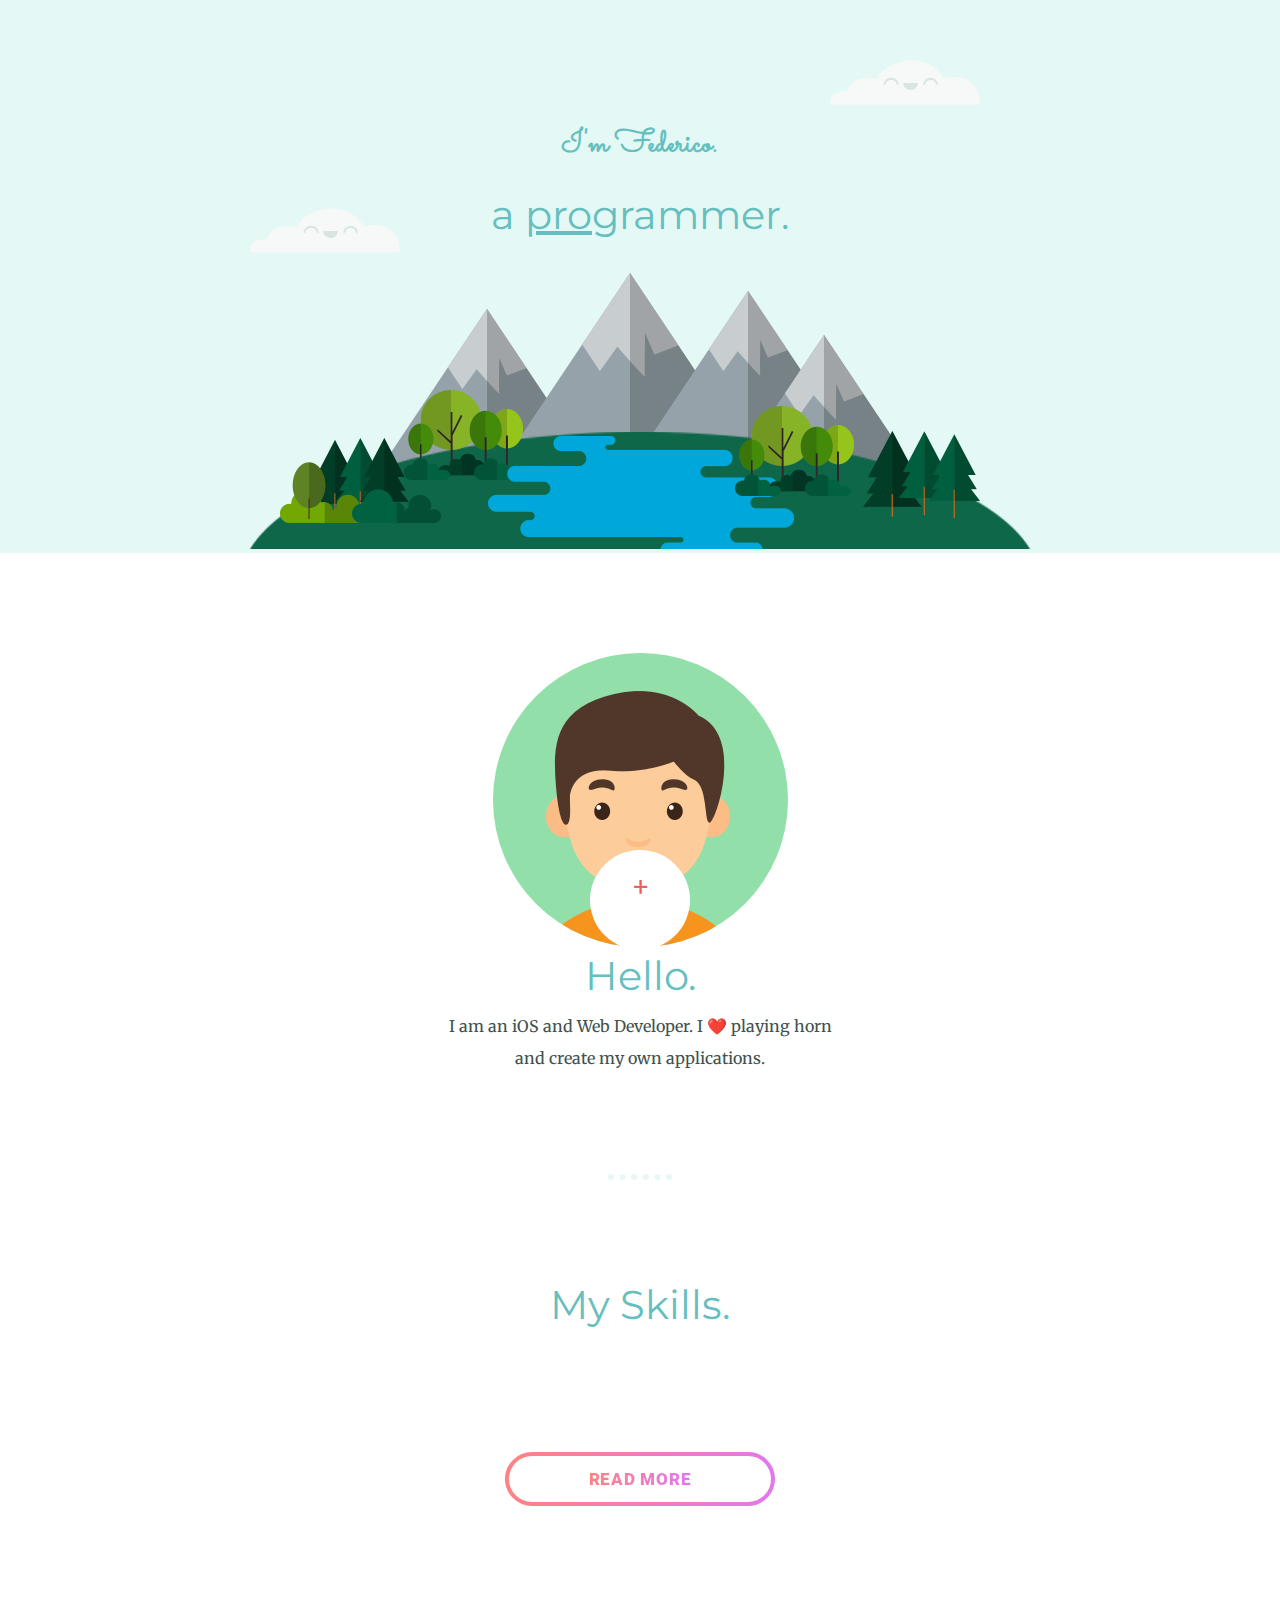
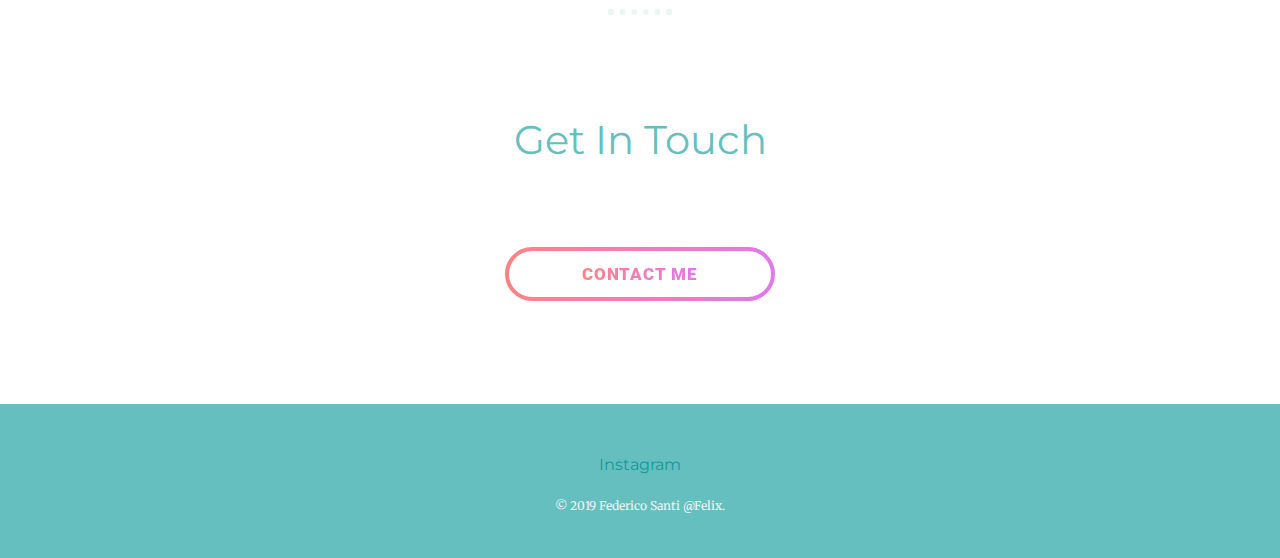
==== index.html @ 746c7123 "Update index.html" ====
<!DOCTYPE html>
<html>

<head>
  <meta charset="utf-8">
  <meta name="viewport" content="width=device-width, initial-scale=1.0">
  <meta http-equiv="X-UA-Compatible" content="IE=edge,chrome=1">
  <title>Federico Santi</title>
  <link rel="stylesheet" href="css/styles.css">

  <link rel="stylesheet" type="text/css" href="css/normalize.css" />
<link rel="stylesheet" type="text/css" href="css/demo.css" />
<link rel="stylesheet" type="text/css" href="css/component1.css" />
<script src="js/modernizr-2.6.2.min.js"></script>

  <link href="https://fonts.googleapis.com/css?family=Merriweather|Montserrat|Sacramento" rel="stylesheet">
  <link rel="icon" href="favicon.svg">

    <link href="https://fonts.googleapis.com/css?family=Open+Sans:300i,400" rel="stylesheet">


    <script type="text/javascript">
    var _gaq = _gaq || [];
    _gaq.push(['_setAccount', 'UA-7243260-2']);
    _gaq.push(['_trackPageview']);
    (function() {
    var ga = document.createElement('script'); ga.type = 'text/javascript'; ga.async = true;
    ga.src = ('https:' == document.location.protocol ? 'https://ssl' : 'http://www') + '.google-analytics.com/ga.js';
    var s = document.getElementsByTagName('script')[0]; s.parentNode.insertBefore(ga, s);
    })();
    </script>


</head>
<body>


  <div class="top-container">
    <img class="top-cloud" src="images/cloud.svg" alt="cloud">
    <div class="title-text">
      <h1>I'm Federico.</h1>
      <h2>a <span class="pro">pro</span>grammer.</h2>
    </div>
    <img class="bottom-cloud" src="images/cloud.svg" alt="cloud">
    <img class="mountain" src="images/hill.png" alt="mountain-img">
  </div>
  <div class="middle-container">
    <div class="profile">
    <img src="images/logo face.svg" alt="Federico-profile-img">
      <h2>Hello.</h2>
      <p class="intro">I am an iOS and Web Developer. I ❤️ playing horn and create my own applications.</p>
    </div>
    <hr>

    <div class="skills">
      <h2>My Skills.</h2>
      <div class="skill-row">

        <center><link href='https://fonts.googleapis.com/css?family=Lato|Roboto:400,900' rel='stylesheet' type='text/css'>
        <a href="https://federico020202.github.io/PersonalWebsite/skills" class="btn">
        <svg width="277" height="62">
          <defs>
              <linearGradient id="grad1">
                  <stop offset="0%" stop-color="#FF8282"/>
                  <stop offset="100%" stop-color="#E178ED" />
              </linearGradient>
          </defs>
           <rect x="5" y="5" rx="25" fill="none" stroke="url(#grad1)" width="266" height="50"></rect>
        </svg>
        <!--<span>Voir mes réalisations</span>-->
          <span>Read more</span>
      </a>

    </div>
    <hr>
    <div class="contact-me">
      <h2>Get In Touch</h2>
      <h3></h3>
      <p class="contact-message"></p>
      <link href='https://fonts.googleapis.com/css?family=Lato|Roboto:400,900' rel='stylesheet' type='text/css'>
      <a href="mailto:felixsanti2002@gmail.com" class="btn">
      <svg width="277" height="62">
        <defs>
            <linearGradient id="grad1">
                <stop offset="0%" stop-color="#FF8282"/>
                <stop offset="100%" stop-color="#E178ED" />
            </linearGradient>
        </defs>
         <rect x="5" y="5" rx="25" fill="none" stroke="url(#grad1)" width="266" height="50"></rect>
      </svg>
      <!--<span>Voir mes réalisations</span>-->
        <span>Contact Me</span>
    </a>
    </div>



    </div>

    </div>

  </div>


  <div class="bottom-container">
<a class="footer-link" href="https://www.instagram.com/fede02x/">Instagram</a>
    <p class="copyright">© 2019 Federico Santi @Felix.</p>
  </div>




			<div class="component">
				<!-- Start Nav Structure -->
				<button class="cn-button" id="cn-button">+</button>
				<div class="cn-wrapper" id="cn-wrapper">
				    <ul>
				      <li><a href="#"><span class="icon-picture"></span></a></li>
				      <li><a href="http://federico020202.github.io/PersonalWebsite/skills.html"><img src="https://image.flaticon.com/icons/svg/1673/1673437.svg" width="35" height="35" > </a></li>
				      <li><a href="http://federico020202.github.io/PersonalWebsite"><span class="icon-home"></span></a></li>
				      <li><a href="#"><span class="icon-facetime-video"></span></a></li>
				      <li><a href="#"><span class="icon-envelope-alt"></span></a></li>
				     </ul>
				</div>
				<div id="cn-overlay" class="cn-overlay"></div>
				<!-- End Nav Structure -->
			</div>
		</div><!-- /container -->
		<script src="js/polyfills.js"></script>
		<script src="js/demo1.js"></script>
		<!-- For the demo ad only -->

</body>

</html>
---- css/styles.css ----
body {
  color: #40514E;
  margin: 0;
  text-align: center;
  button-align: center;
  font-family: 'Merriweather', serif;
}

h1 {
  color: #66BFBF;
  font-size: 5.625rem;
  margin: 50px auto 0 auto;
  font-family: 'Sacramento', cursive;
}

h2 {
  color: #66BFBF;
  font-family: 'Montserrat', sans-serif;
  font-size: 2.5rem;
  font-weight: normal;
  padding-bottom: 10px;
}

h3 {
  color: #11999E;
  font-family: 'Montserrat', sans-serif;
}

p {
  line-height: 2;
}

hr {
  border: dotted #EAF6F6 6px;
  border-bottom: none;
  width: 4%;
  margin: 100px auto;
}

a{
  color: #11999E;
  font-family: 'Montserrat', sans-serif;
  margin: 10px 20px;
  text-decoration: none;
}

a:hover {
  color: #EAF6F6;
}

.top-container {
  background-color: #E4F9F5;
  position: relative;
  padding-top: 100px;
}

.top-container2 {
  background-color: #E4F9F5;
  position: relative;
  padding-top: 100px;
}

.lool-container {
  margin: 100px 0;
}

.middle-container {
  margin: 100px 0;
}

.bottom-container {
  background-color: #66BFBF;
  padding: 50px 0 20px;
}

.skill-row {
  width: 50%;
  margin: 100px auto 100px auto;
  text-align: left;
}

.pro {
  text-decoration: underline;
}

.intro {
  width: 30%;
  margin: auto;
}

.contact-message {
  width: 40%;
  margin: 40px auto 60px;
}

.copyright {
  color: #EAF6F6;
  font-size: 0.75rem;
  padding: 20px 0;
}

.top-cloud {
  position: absolute;
  right: 300px;
  top: 60px;
}

.bottom-cloud {
  position: absolute;
  left: 250px;
  bottom: 300px;
}

.code-img {
  width: 25%;
  float: left;
  margin-right: 30px;
}

.chilli-img {
  width: 25%;
  float: right;
  margin-left: 30px;
}


*{
  box-sizing: border-box;
}











.cards {
    width: 100%;
    display: flex;
    display: -webkit-flex;
    justify-content: center;
    -webkit-justify-content: center;
    max-width: 820px;
}

.card--1 .card__img, .card--1 .card__img--hover {
    background-image: url('https://images.pexels.com/photos/45202/brownie-dessert-cake-sweet-45202.jpeg?auto=compress&cs=tinysrgb&h=750&w=1260');
}

.card--2 .card__img, .card--2 .card__img--hover {
    background-image: url(https://image.flaticon.com/icons/svg/1693/1693372.svg);

}

.card__like {
    width: 18px;
}






.card__img {
  visibility: hidden;
    background-size: cover;
    background-position: center;
    background-repeat: no-repeat;
    width: 100%;
    height: 235px;
  border-top-left-radius: 12px;
border-top-right-radius: 12px;

}

.card__info-hover {
    position: absolute;
    padding: 16px;
  width: 100%;
  opacity: 0;
  top: 0;
}

.card__img--hover {
  transition: 0.2s all ease-out;
    background-size: cover;
    background-position: center;
    background-repeat: no-repeat;
    width: 100%;
  position: absolute;
    height: 235px;
  border-top-left-radius: 12px;
border-top-right-radius: 12px;
top: 0;

}
.card {
  margin-right: 25px;
  transition: all .4s cubic-bezier(0.175, 0.885, 0, 1);
  background-color: #fff;
    width: 33.3%;
  position: relative;
  border-radius: 12px;
  overflow: hidden;
  box-shadow: 0px 13px 10px -7px rgba(0, 0, 0,0.1);
}
.card:hover {
  box-shadow: 0px 30px 18px -8px rgba(0, 0, 0,0.1);
    transform: scale(1.10, 1.10);
}

.card__info {
z-index: 2;
  background-color: #fff;
  border-bottom-left-radius: 12px;
border-bottom-right-radius: 12px;
   padding: 16px 24px 24px 24px;
}

.card__category {
    font-family: 'Raleway', sans-serif;
    text-transform: uppercase;
    font-size: 13px;
    letter-spacing: 2px;
    font-weight: 500;
  color: #868686;
}

.card__title {
    margin-top: 5px;
    margin-bottom: 10px;
    font-family: 'Roboto Slab', serif;
}

.card__by {
    font-size: 12px;
    font-family: 'Raleway', sans-serif;
    font-weight: 500;
}

.card__author {
    font-weight: 600;
    text-decoration: none;
    color: #AD7D52;
}

.card:hover .card__img--hover {
    height: 100%;
    opacity: 0.3;
}

.card:hover .card__info {
    background-color: transparent;
    position: relative;
}

.card:hover .card__info-hover {
    opacity: 1;
}




/* ~~~~~~~ INIT. BTN ~~~~~~~ */
.btn {
    position: relative;
    display: inline-block;
    width: 277px;
    height: 50px;
    font-size: 1em;
    font-weight: bold;
    line-height: 60px;
    text-align: center;
    text-transform: uppercase;
    background-color: transparent;
    cursor: pointer;
    text-decoration:none;
    font-family: 'Roboto', sans-serif;
    font-weight:900;
    font-size:17px;
    letter-spacing: 0.045em;
}

.btn svg {
    position: absolute;
    top: 0;
    left: 0;
}

.btn svg rect {
    //stroke: #EC0033;
    stroke-width: 4;
    stroke-dasharray: 353, 0;
    stroke-dashoffset: 0;
    -webkit-transition: all 600ms ease;
    transition: all 600ms ease;
}

.btn span{
  background: rgb(255,130,130);
  background: -moz-linear-gradient(left,  rgba(255,130,130,1) 0%, rgba(225,120,237,1) 100%);
  background: -webkit-linear-gradient(left,  rgba(255,130,130,1) 0%,rgba(225,120,237,1) 100%);
  background: linear-gradient(to right,  rgba(255,130,130,1) 0%,rgba(225,120,237,1) 100%);
  filter: progid:DXImageTransform.Microsoft.gradient( startColorstr='#ff8282', endColorstr='#e178ed',GradientType=1 );

  -webkit-background-clip: text;
  -webkit-text-fill-color: transparent;
}

.btn:hover svg rect {
    stroke-width: 4;
    stroke-dasharray: 196, 543;
    stroke-dashoffset: 437;
}





//VARIABLES
//Black
$black-100: 	rgba(0,0,0,1);
$black-90: 		rgba(0,0,0,0.9);
$black-80: 		rgba(0,0,0,0.8);
$black-70: 		rgba(0,0,0,0.7);
$black-60: 		rgba(0,0,0,0.6);
$black-50: 		rgba(0,0,0,0.5);
$black-40: 		rgba(0,0,0,0.4);
$black-30: 		rgba(0,0,0,0.3);
$black-20: 		rgba(0,0,0,0.2);
$black-10: 		rgba(0,0,0,0.1);

//White
$white-100: 	rgba(255,255,255,1);
$white-90: 		rgba(255,255,255,0.9);
$white-80: 		rgba(255,255,255,0.8);
$white-70: 		rgba(255,255,255,0.7);
$white-60: 		rgba(255,255,255,0.6);
$white-50: 		rgba(255,255,255,0.5);
$white-40: 		rgba(255,255,255,0.4);
$white-30: 		rgba(255,255,255,0.3);
$white-20: 		rgba(255,255,255,0.2);
$white-10: 		rgba(255,255,255,0.1);

//Invisible
$transparent: 	rgba(255,255,255,0);

//COLORS
$light-grey: #e0dfe1;
$light-grey-A: #f0f0f0;
$grey: #9f9e9f;
$dark-grey: #222222;
$white: #ffffff;
$blue: #0190ec;

//BMW
$light-blue: #6295ca;
$dark-blue: #13274c;
$red: #d1253b;

//ANIMATIONS stuff
$hover: all 0.2s ease-in;
$slide: all 0.3s cubic-bezier(.55,0,.1,1);
$slide-delay: all 0.4s 0.1s  cubic-bezier(.55,0,.1,1);
$slide-slow: all 0.5s  cubic-bezier(.55,0,.1,1);
$zoom: all 1s cubic-bezier(.55,0,.1,1);
$zoom-slow: all 2.4s cubic-bezier(.55,0,.1,1);
//MIXINS
// ADDS A BROWSER PREFIX TO THE PROPERTY
@mixin css3-prefix($property, $value) {
    -webkit-#{$property}: #{$value};
    -khtml-#{$property}: #{$value};
    -moz-#{$property}: #{$value};
    -ms-#{$property}: #{$value};
    -o-#{$property}: #{$value};
    #{$property}: #{$value};
}
// TRANSFORM
@mixin transform($params) {
    @include css3-prefix('transform', $params);
}
//FONT IMPORT
@import url(https://fonts.googleapis.com/css?family=Noto+Sans:400,700);

body {
  background-color: lighten($dark-grey, 10%);
  padding: 50px 0;
  font-family: 'Noto Sans', sans-serif;
  text-align: center;
}

//
.container {
  background-color: $dark-grey;
  margin: 0 auto;
  width: 100%;
  max-width: 320px;
  min-height: 568px;
  margin: 0 auto;
  border-radius: 8px;
  position: relative;
  overflow: hidden;
  -webkit-box-shadow: 0px 9px 13px 0px $black-30;
-moz-box-shadow: 0px 9px 13px 0px $black-30;
box-shadow: 0px 9px 13px 0px $black-30;
  -webkit-transform: scale(1);
}

.menu-trigger, .close-trigger {
  position: absolute;
  top: 32px;
  right: 20px;
  display: block;
  width: 42px;
  height: 42px;
  cursor: pointer;
  z-index: 333;

  &:hover {
    .menu-trigger-bar {
      &:before {
        width: 100%;
      }
    }

    .close-trigger-bar {
      &:before {
        width: 100%;
      }
    }
  }
}

.close-trigger {
  z-index: 5;
  top: 42px;
}

.menu-trigger-bar {
  display: block;
  width: 100%;
  height: 4px;
  background-color: $white-100;
  margin-bottom: 6px;
  transform: rotate(-45deg);
  position: relative;

  &:before {
    content: "";
    position: absolute;
    top: 0;
    left: 0;
    display: block;
    width: 0%;
    height: 100%;
    background-color: $black-20;
    transition: $slide;
  }

  &.top {
    width: 50%;
  }
  &.middle {
    &:before {
      left: auto;
      right: 0;
    }
  }
  &.bottom {
    width: 50%;
    margin-left: 50%;
  }
}

.close-trigger-bar {
  display: block;
  width: 100%;
  height: 4px;
  background-color: $dark-grey;
  position: relative;

  &:before {
    content: "";
    position: absolute;
    top: 0;
    left: 0;
    display: block;
    width: 0%;
    height: 100%;
    background-color: $white-20;
    transition: $slide;
  }

  &.left {
    transform: translateX(100px) translateY(-100px) rotate(-45deg);
  }
  &.right {
    transform: translateX(-100px) translateY(-100px) rotate(45deg);
    top: -3px;
  }
}

.logo {
  display: block;
  width: 64px;
  height: 64px;
  position: absolute;
  top: 50%;
  left: 50%;
  margin-top: -52px;
  margin-left: -32px;
  text-align: center;
  z-index: 10;

  span {
    display: block;
    text-align: center;
    line-height: 62px;
    font-size: 72px;
    color: $white-100;
  }
}

.logo-title {
    position: absolute;
    top: 10px;
    left: 0;
    width: 100%;
    height: 100%;
    color: $dark-grey;
    font-size: 32px;
  line-height: 82x;
}
.logo-badge {
  position: absolute;
  display: block;
  width: 24px;
  height: 24px;
  top: 6px;
  right: -6px;
  border-radius: 100%;
  background-color: $light-blue;
  font-size: 12px;
  line-height: 2;
  text-align: center;
}

.inner-container, .menu-container {
  position: absolute;
  height: 100%;
  width: 100%;
  left: 0;
  top: 0;
}

.inner-container {
  z-index: 20;
}
.menu-container {
  display: flex;
  align-items: center;
}
.menu {
  display: block;
  width: 100%;
  padding: 20%;
  //opacity: 0;
  //visibility: hidden;

  li {
    text-align: left;
    display: block;
    padding: 15px 0;
  }

  a {
    text-decoration: none;
    color: $dark-grey;
    display: inline-block;
    padding: 10px 0;
    position: relative;

    &:hover {
      &:before {
        opacity: 1;
        transform: translateX(0px);
      }
    }

    &:before {
      content: "";
      display: block;
      position: absolute;
      left: 0;
      bottom: 0;
      width: 18px;
      height: 4px;
      opacity: 0;
      background-color: $dark-grey;
      transform: translateX(100px);
      transition: $slide;
    }
  }
}

.menu-bg {
  position: absolute;
  display: block;
  width: 200%;
  left: -53%;
  top: -25%;
  //top: -25%;
  height: 40%;
  background-color: $white-100;

  &.middle {
    top: 29%;
    left: -53%;
    transform: rotate(-45deg) scaleY(0);
  }
  &.top {
    left: -34%;
    top: 0;
  transform: rotate(-45deg) translateY(-152%);
    //top: -25%;
  }
  &.bottom {
    //bottom: 0;
    top: 105%;
  transform: rotate(-45deg) translateY(25%);
    left: -20%;
  }
}

#links{position:absolute;bottom:0px;left:0px;width:100%;height:50px;font-size:13px;font-family:tahoma;color:#fff;}
#links a{text-decoration:none;font-size:2.3em;color:#fff;}
#twitter{position:absolute;bottom:15px;right:20px;}
#pens{position:absolute;bottom:15px;left:20px;}




html, body{
  min-height:100%;
}

.buttonHolder{
  margin:80px auto;
  width:400px;
}


		.button{
			background-image: -webkit-linear-gradient(top, #f4f1ee, #fff);
			background-image: linear-gradient(top, #f4f1ee, #fff);
			border-radius: 50%;
			box-shadow: 0px 8px 10px 0px rgba(0, 0, 0, .3), inset 0px 4px 1px 1px white, inset 0px -3px 1px 1px rgba(204,198,197,.5);
			float:left;
			height: 70px;
			margin: 0 30px 30px 0;
			position: relative;
			width: 70px;
			-webkit-transition: all .1s linear;
			transition: all .1s linear;
		}

		.button:after{
			color:#e9e6e4;
			content: "";
			display: block;
			font-size: 30px;
			height: 30px;
			text-decoration: none;
			text-shadow: 0px -1px 1px #bdb5b4, 1px 1px 1px white;
			position: absolute;
			width: 30px;
		}


		.heart:after{
			content: "❤";
			left: 21px;
			top: 16px;
		}

		.flower:after{
			content: "✿";
			left: 23px;
			top: 14px;
		}

		.tick:after{
			content: "✖";
			left:24px;
			top:16px;
		}

		.cross:after{
			content: "✖";
			left: 24px;
			top: 15px;
		}

		.button:hover{
			background-image: -webkit-linear-gradient(top, #fff, #f4f1ee);
			background-image: linear-gradient(top, #fff, #f4f1ee);
			color:#0088cc;
		}

		.heart:hover:after{
			color:#f94e66;
			text-shadow:0px 0px 6px #f94e66;
		}

		.flower:hover:after{
			color:#f99e4e;
			text-shadow:0px 0px 6px #f99e4e;
		}

		.tick:hover:after{
			color:#83d244;
			text-shadow:0px 0px 6px #83d244;
		}

		.cross:hover:after{
			color:#eb2f2f;
			text-shadow:0px 0px 6px #eb2f2f;
		}



		.button:active{
			background-image: -webkit-linear-gradient(top, #efedec, #f7f4f4);
			background-image: linear-gradient(top, #efedec, #f7f4f4);
			box-shadow: 0 3px 5px 0 rgba(0,0,0,.4), inset 0px -3px 1px 1px rgba(204,198,197,.5);
		}

		.button:active:after{
			color:#dbd2d2;
			text-shadow: 0px -1px 1px #bdb5b4, 0px 1px 1px white;
		}
---- css/demo.css ----
@import url(http://fonts.googleapis.com/css?family=Lato:300,400,700);
@font-face {
	font-family: 'codropsicons';
	src:url('../fonts/codropsicons/codropsicons.eot');
	src:url('../fonts/codropsicons/codropsicons.eot?#iefix') format('embedded-opentype'),
		url('../fonts/codropsicons/codropsicons.woff') format('woff'),
		url('../fonts/codropsicons/codropsicons.ttf') format('truetype'),
		url('../fonts/codropsicons/codropsicons.svg#codropsicons') format('svg');
	font-weight: normal;
	font-style: normal;
}



a, button {
	outline: none;
}

a {
	text-decoration: none;
}

.container > header {
	margin: 0 auto;
	padding: 2em;
	text-align: center;
	background: rgba(0,0,0,0.01);
}

.container > header h1 {
	font-size: 2.625em;
	line-height: 1.3;
	margin: 0;
	font-weight: 300;
}

.container > header span {
	display: block;
	font-size: 60%;
	opacity: 0.7;
	padding: 0 0 0.6em 0.1em;
}

/* To Navigation Style */
.codrops-top {
	background: #f06060;
	background: rgba(255, 255, 255, 0.1);
	text-transform: uppercase;
	width: 100%;
	font-size: 0.69em;
	line-height: 2.2;
}

.codrops-top a {
	text-decoration: none;
	padding: 0 1em;
	letter-spacing: 0.1em;
	color: #fff;
	display: inline-block;
}

.codrops-top a:hover {
	background: rgba(255,255,255,0.95);
	color: #777;
}

.codrops-top span.right {
	float: right;
}

.codrops-top span.right a {
	float: left;
	display: block;
}

.codrops-icon:before {
	font-family: 'codropsicons';
	margin: 0 4px;
	speak: none;
	font-style: normal;
	font-weight: normal;
	font-variant: normal;
	text-transform: none;
	line-height: 1;
	-webkit-font-smoothing: antialiased;
}

.codrops-icon-drop:before {
	content: "\e001";
}

.codrops-icon-prev:before {
	content: "\e004";
}

/* Demo Buttons Style */
.codrops-demos {
	padding-top: 1em;
	font-size: 0.9em;
}

.codrops-demos a {
	text-decoration: none;
	outline: none;
	display: inline-block;
	margin: 0.5em;
	padding: 0.7em 1.1em;
	border: 3px solid #fff;
	color: #fff;
	font-weight: 700;
}

.codrops-demos a:hover,
.codrops-demos a.current-demo,
.codrops-demos a.current-demo:hover {
	opacity: 0.6;
}

.container > section {
	padding: 2em;
	font-size: 1.4em;
	max-width: 50em;
	margin: 0 auto;
}

.container > section p {
	padding: 0.8em 0;
	text-align: justify;
	opacity: 0.5;
	font-weight: 300;
	line-height: 1.4;
}

@media screen and (max-width: 25em) {

	.codrops-icon span {
		display: none;
	}

}
---- css/component1.css ----
@import url(http://netdna.bootstrapcdn.com/font-awesome/2.0/css/font-awesome.css);

* {
  -moz-box-sizing: border-box;
  box-sizing: border-box;
  margin: 0;
  padding: 0;
  list-style: none;
  position: relative
}

html,
body {
  height: 100%;
}


.csstransforms .cn-wrapper {
  font-size: 1em;
  width: 26em;
  height: 26em;
  overflow: hidden;
  position: fixed;
  z-index: 10;
  bottom: -13em;
  left: 50%;
  border-radius: 50%;
  margin-left: -13em;
  -webkit-transform: scale(0.1);
  -ms-transform: scale(0.1);
  -moz-transform: scale(0.1);
  transform: scale(0.1);
  pointer-events: none;
  -webkit-transition: all .3s ease;
  -moz-transition: all .3s ease;
  transition: all .3s ease;
}

.csstransforms .opened-nav {
  border-radius: 50%;
  pointer-events: auto;
  -webkit-transform: scale(1);
  -moz-transform: scale(1);
  -ms-transform: scale(1);
  transform: scale(1);
}

.cn-overlay {
  width: 100%;
  height: 100%;
  background-color: rgba(0,0,0,0.6);
  position: fixed;
  top: 0;
  left: 0;
  bottom: 0;
  right: 0;
  opacity: 0;
  visibility: hidden;
  -webkit-transition: all .3s ease;
  -moz-transition: all .3s ease;
  transition: all .3s ease;
  z-index: 2;
}

.cn-overlay.on-overlay {
  visibility: visible;
  opacity: 1;
}

.cn-button {
  border: none;
  background: none;
  color: #f06060;
  text-align: center;
  font-size: 1.8em;
  padding-bottom: 1em;
  height: 3.5em;
  width: 3.5em;
  background-color: #fff;
  position: fixed;
  left: 50%;
  margin-left: -1.75em;
  bottom: -1.75em;
  border-radius: 50%;
  cursor: pointer;
  z-index: 11;
}

.cn-button:hover,
.cn-button:active,
.cn-button:focus {
  color: #aa1010;
}

.csstransforms .cn-wrapper li {
  position: absolute;
  font-size: 1.5em;
  width: 10em;
  height: 10em;
  -webkit-transform-origin: 100% 100%;
  -moz-transform-origin: 100% 100%;
  -ms-transform-origin: 100% 100%;
  transform-origin: 100% 100%;
  overflow: hidden;
  left: 50%;
  top: 50%;
  margin-top: -1.3em;
  margin-left: -10em;
  -webkit-transition: border .3s ease;
  -moz-transition: border .3s ease;
  transition: border .3s ease;
}

.csstransforms .cn-wrapper li a {
  display: block;
  font-size: 1.18em;
  height: 14.5em;
  width: 14.5em;
  position: absolute;
  bottom: -7.25em;
  right: -7.25em;
  border-radius: 50%;
  text-decoration: none;
  color: #fff;
  padding-top: 1.8em;
  text-align: center;
  -webkit-transform: skew(-50deg) rotate(-70deg) scale(1);
  -ms-transform: skew(-50deg) rotate(-70deg) scale(1);
  -moz-transform: skew(-50deg) rotate(-70deg) scale(1);
  transform: skew(-50deg) rotate(-70deg) scale(1);
  -webkit-backface-visibility: hidden;
  -webkit-transition: opacity 0.3s, color 0.3s;
  -moz-transition: opacity 0.3s, color 0.3s;
  transition: opacity 0.3s, color 0.3s;
}

.csstransforms .cn-wrapper li a span {
  font-size: 1.1em;
  opacity: 0.7;
}

/* for a central angle x, the list items must be skewed by 90-x degrees
in our case x=40deg so skew angle is 50deg
items should be rotated by x, minus (sum of angles - 180)2s (for this demo) */

.csstransforms .cn-wrapper li:first-child {
  -webkit-transform: rotate(-10deg) skew(50deg);
  -ms-transform: rotate(-10deg) skew(50deg);
  -moz-transform: rotate(-10deg) skew(50deg);
  transform: rotate(-10deg) skew(50deg);
}

.csstransforms .cn-wrapper li:nth-child(2) {
  -webkit-transform: rotate(30deg) skew(50deg);
  -ms-transform: rotate(30deg) skew(50deg);
  -moz-transform: rotate(30deg) skew(50deg);
  transform: rotate(30deg) skew(50deg);
}

.csstransforms .cn-wrapper li:nth-child(3) {
  -webkit-transform: rotate(70deg) skew(50deg);
  -ms-transform: rotate(70deg) skew(50deg);
  -moz-transform: rotate(70deg) skew(50deg);
  transform: rotate(70deg) skew(50deg)
}

.csstransforms .cn-wrapper li:nth-child(4) {
  -webkit-transform: rotate(110deg) skew(50deg);
  -ms-transform: rotate(110deg) skew(50deg);
  -moz-transform: rotate(110deg) skew(50deg);
  transform: rotate(110deg) skew(50deg);
}

.csstransforms .cn-wrapper li:nth-child(5) {
  -webkit-transform: rotate(150deg) skew(50deg);
  -ms-transform: rotate(150deg) skew(50deg);
  -moz-transform: rotate(150deg) skew(50deg);
  transform: rotate(150deg) skew(50deg);
}

.csstransforms .cn-wrapper li:nth-child(odd) a {
  background-color: #a11313;
  background-color: hsla(0, 88%, 63%, 1);
}

.csstransforms .cn-wrapper li:nth-child(even) a {
  background-color: #a61414;
  background-color: hsla(0, 88%, 65%, 1);
}

/* active style */
.csstransforms .cn-wrapper li.active a {
  background-color: #b31515;
  background-color: hsla(0, 88%, 70%, 1);
}


/* hover style */
.csstransforms .cn-wrapper li:not(.active) a:hover,
.csstransforms .cn-wrapper li:not(.active) a:active,
.csstransforms .cn-wrapper li:not(.active) a:focus {
  background-color: #b31515;
  background-color: hsla(0, 88%, 70%, 1);
}
.csstransforms .cn-wrapper li:not(.active) a:focus
{
    position:fixed;
}


/* fallback */
.no-csstransforms .cn-button {
  display: none;
}

.no-csstransforms .cn-wrapper li {
  position: static;
  float: left;
  font-size: 1em;
  height: 5em;
  width: 5em;
  background-color: #eee;
  text-align: center;
  line-height: 5em;
}

.no-csstransforms .cn-wrapper li a {
  display: block;
  width: 100%;
  height: 100%;
  text-decoration: none;
  color: inherit;
  font-size: 1.3em;
  border-right: 1px solid #ddd;
}

.no-csstransforms .cn-wrapper li a:last-child {
  border: none;
}

.no-csstransforms .cn-wrapper li a:hover,
.no-csstransforms .cn-wrapper li a:active,
.no-csstransforms .cn-wrapper li a:focus {
  background-color: white;
}

.no-csstransforms .cn-wrapper li.active a {
  background-color: #6F325C;
  color: #fff;
}

.no-csstransforms .cn-wrapper {
  font-size: 1em;
  height: 5em;
  width: 25.15em;
  bottom: 0;
  margin-left: -12.5em;
  overflow: hidden;
  position: fixed;
  z-index: 10;
  left: 50%;
  border: 1px solid #ddd;
}

@media screen and (max-width:480px) {
  .csstransforms .cn-wrapper {
    font-size: .68em;
  }

  .cn-button {
    font-size: 1em;
  }

  .csstransforms .cn-wrapper li {
    font-size: 1.52em;
  }
}

@media screen and (max-width:320px) {
  .no-csstransforms .cn-wrapper {
    width: 15.15px;
    margin-left: -7.5em;
  }

  .no-csstransforms .cn-wrapper li {
    height: 3em;
    width: 3em;
  }
}
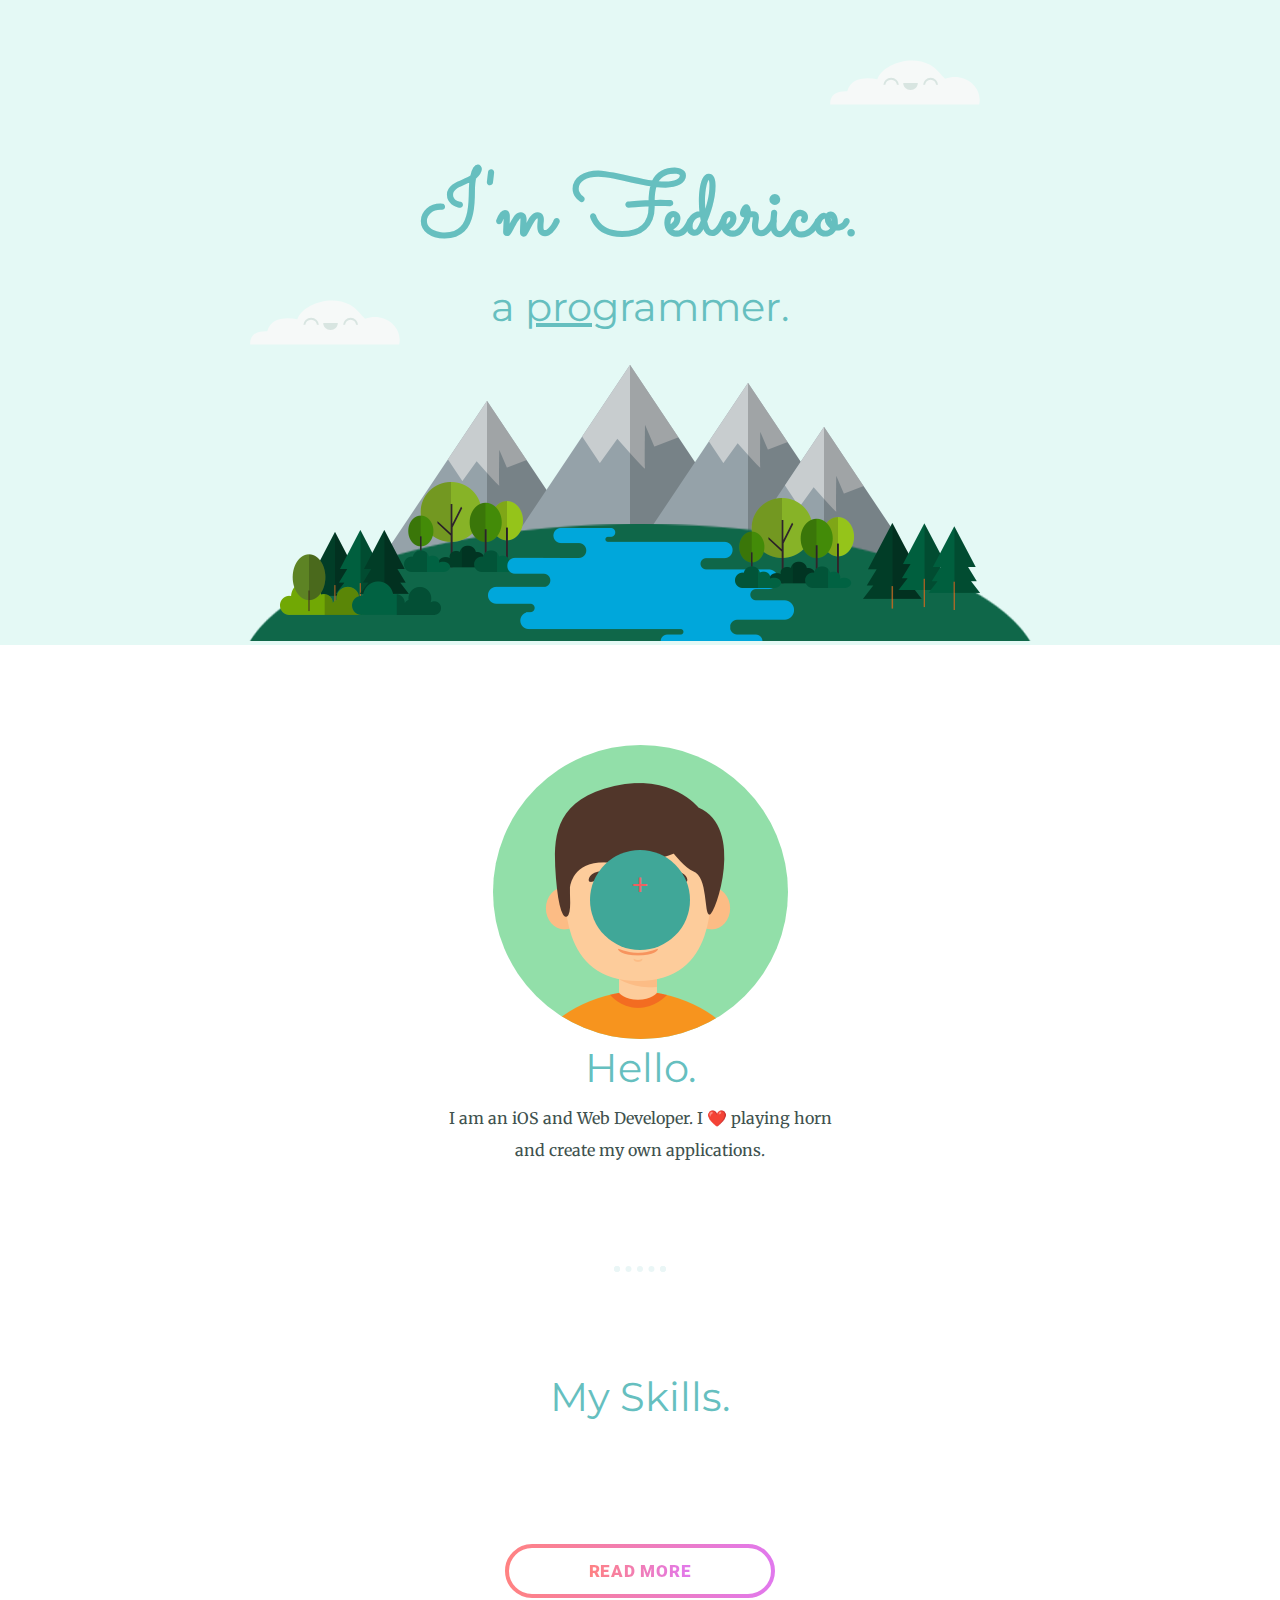
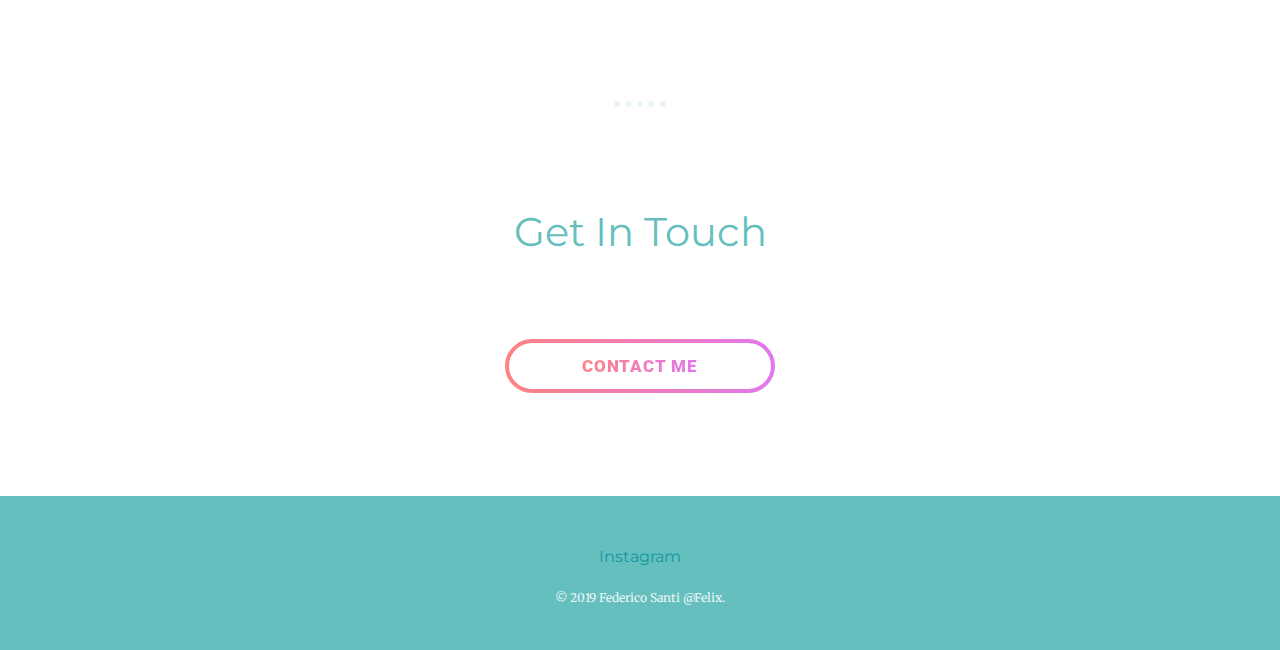
==== commit 6e8ffc44: "Update index.html" ====
--- a/index.html
+++ b/index.html
@@ -3,15 +3,12 @@
 
 <head>
   <meta charset="utf-8">
-  <meta name="viewport" content="width=device-width, initial-scale=1.0">
-  <meta http-equiv="X-UA-Compatible" content="IE=edge,chrome=1">
   <title>Federico Santi</title>
   <link rel="stylesheet" href="css/styles.css">
 
-  <link rel="stylesheet" type="text/css" href="css/normalize.css" />
-<link rel="stylesheet" type="text/css" href="css/demo.css" />
-<link rel="stylesheet" type="text/css" href="css/component1.css" />
-<script src="js/modernizr-2.6.2.min.js"></script>
+  <link rel="stylesheet" type="text/css" href="css/demo.css" />
+  <link rel="stylesheet" type="text/css" href="css/component1.css" />
+  <script src="js/modernizr-2.6.2.min.js"></script>
 
   <link href="https://fonts.googleapis.com/css?family=Merriweather|Montserrat|Sacramento" rel="stylesheet">
   <link rel="icon" href="favicon.svg">
@@ -115,11 +112,11 @@
 				<button class="cn-button" id="cn-button">+</button>
 				<div class="cn-wrapper" id="cn-wrapper">
 				    <ul>
-				      <li><a href="#"><span class="icon-picture"></span></a></li>
-				      <li><a href="http://federico020202.github.io/PersonalWebsite/skills.html"><img src="https://image.flaticon.com/icons/svg/1673/1673437.svg" width="35" height="35" > </a></li>
-				      <li><a href="http://federico020202.github.io/PersonalWebsite"><span class="icon-home"></span></a></li>
+
+				      <li><a href="http://federico020202.github.io/PersonalWebsite/skills.html"><img src="https://image.flaticon.com/icons/svg/1673/1673437.svg" width="45" height="45" > </a></li>
+				      <li><a href="http://federico020202.github.io/PersonalWebsite"><img src="https://image.flaticon.com/icons/svg/1673/1673437.svg" width="45" height="45" > </span></a></li>
 				      <li><a href="#"><span class="icon-facetime-video"></span></a></li>
-				      <li><a href="#"><span class="icon-envelope-alt"></span></a></li>
+				     
 				     </ul>
 				</div>
 				<div id="cn-overlay" class="cn-overlay"></div>
--- a/css/component1.css
+++ b/css/component1.css
@@ -76,7 +76,7 @@
   padding-bottom: 1em;
   height: 3.5em;
   width: 3.5em;
-  background-color: #fff;
+  background-color: #40a798;
   position: fixed;
   left: 50%;
   margin-left: -1.75em;
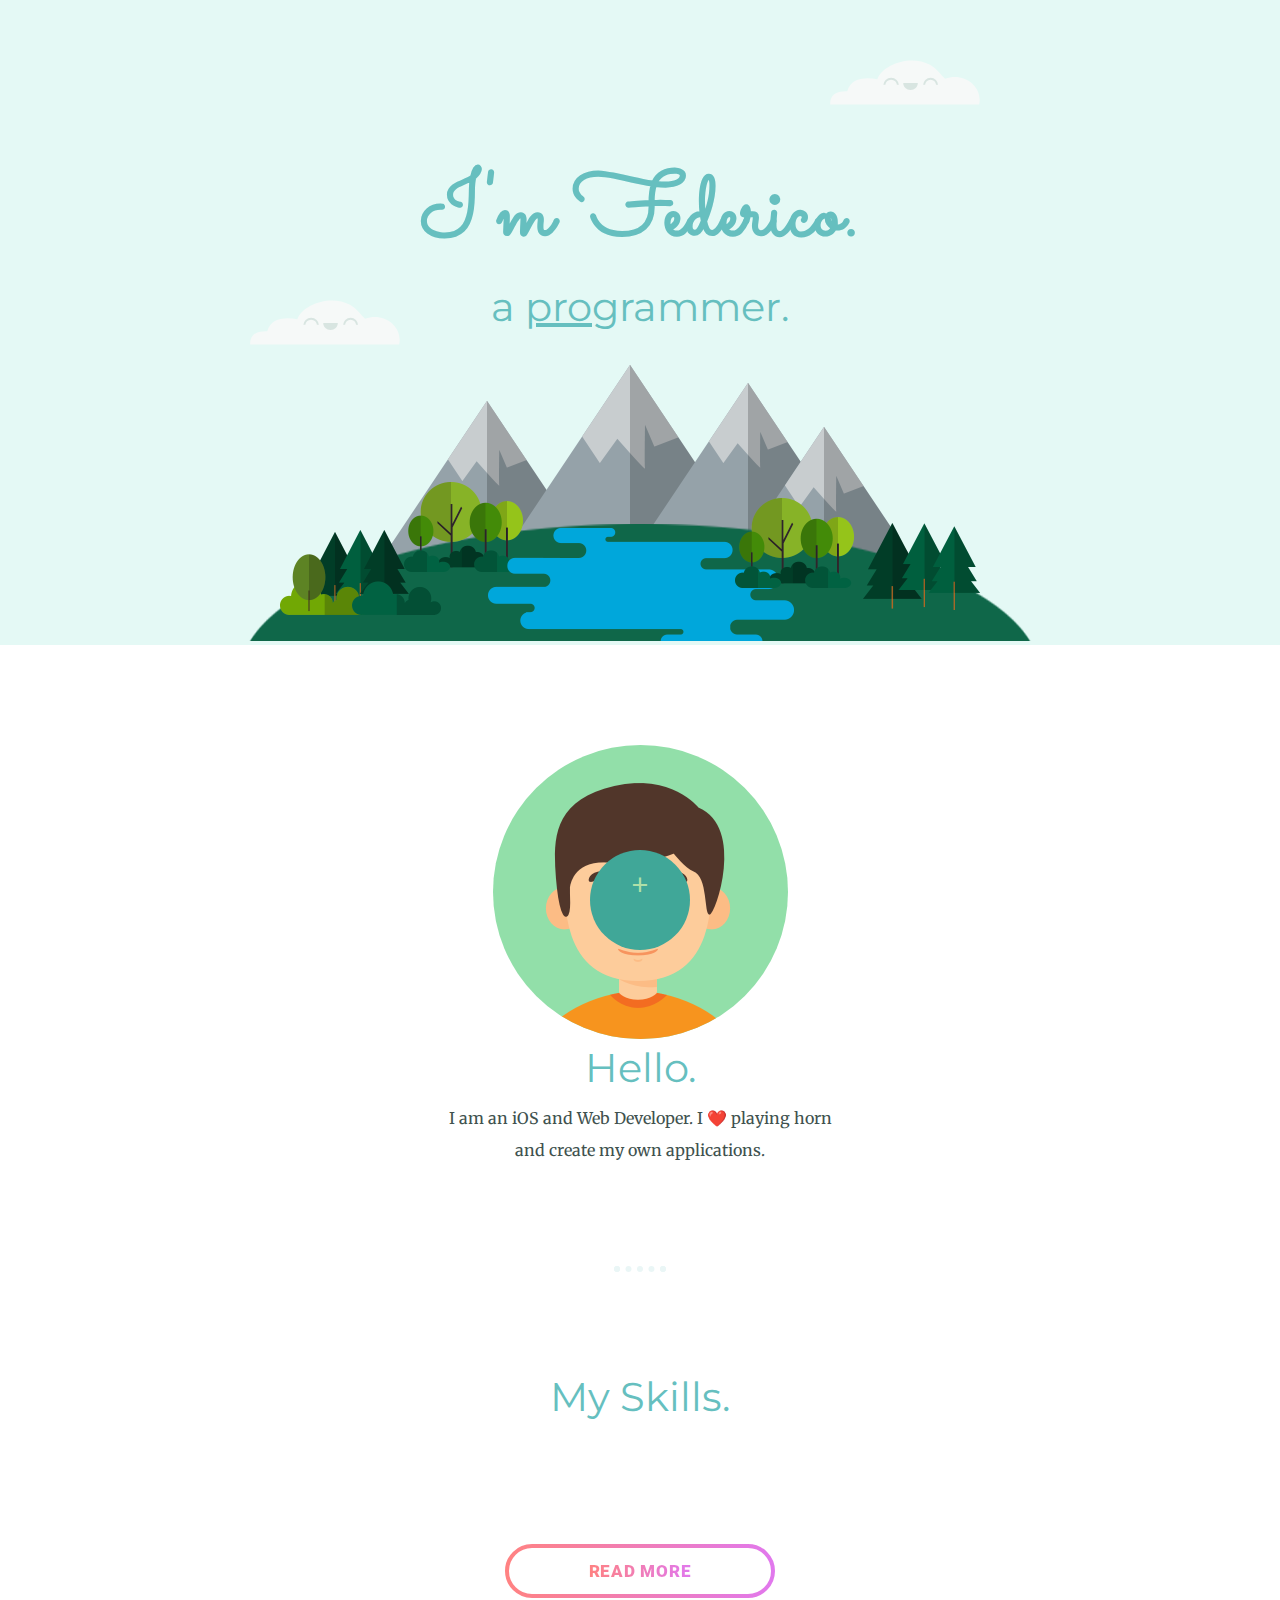
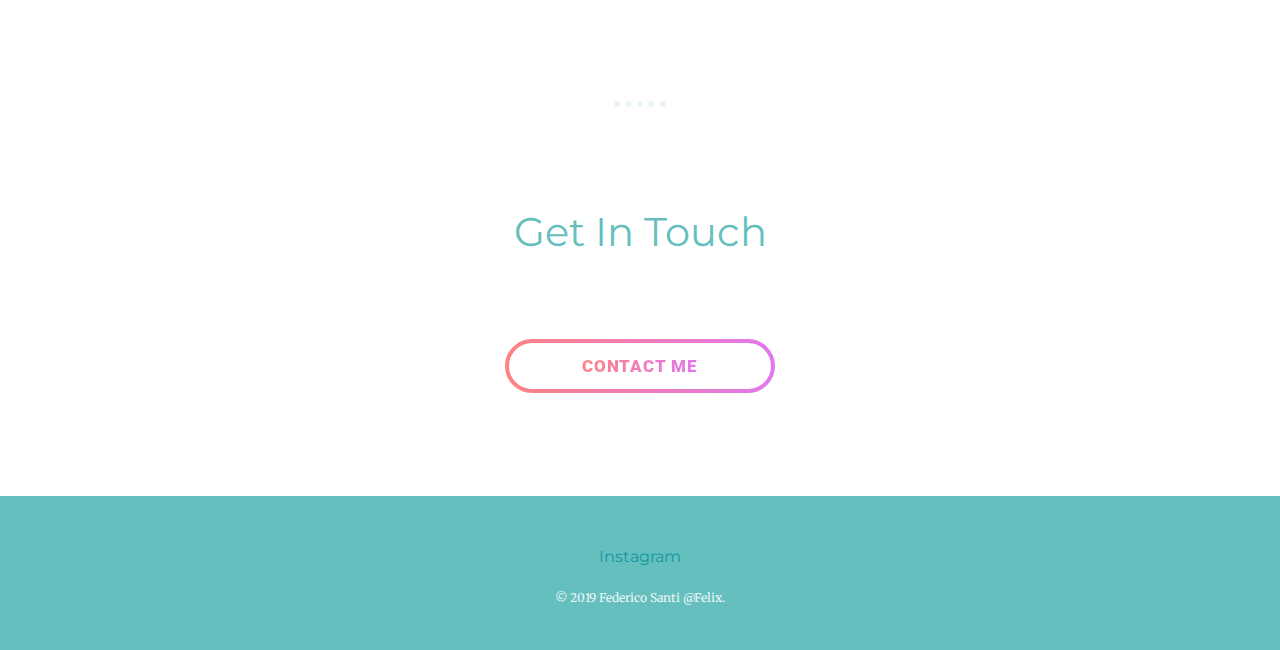
==== commit fd8510c4: "Update index.html" ====
--- a/index.html
+++ b/index.html
@@ -112,11 +112,12 @@
 				<button class="cn-button" id="cn-button">+</button>
 				<div class="cn-wrapper" id="cn-wrapper">
 				    <ul>
-
-				      <li><a href="http://federico020202.github.io/PersonalWebsite/skills.html"><img src="https://image.flaticon.com/icons/svg/1673/1673437.svg" width="45" height="45" > </a></li>
-				      <li><a href="http://federico020202.github.io/PersonalWebsite"><img src="https://image.flaticon.com/icons/svg/1673/1673437.svg" width="45" height="45" > </span></a></li>
-				      <li><a href="#"><span class="icon-facetime-video"></span></a></li>
-				     
+              <li><a href="#"><span class="icon-picture"></span></a></li>
+              <li><a href="http://federico020202.github.io/PersonalWebsite/skills.html"><img src="https://image.flaticon.com/icons/svg/1673/1673437.svg" width="45" height="45" > </a></li>
+              <li><a href="http://federico020202.github.io/PersonalWebsite"><img src="https://image.flaticon.com/icons/svg/1673/1673437.svg" width="45" height="45" > </span></a></li>
+              <li><a href="#"><span class="icon-facetime-video"></span></a></li>
+              <li><a href="#"><span class="icon-envelope-alt"></span></a></li>
+              
 				     </ul>
 				</div>
 				<div id="cn-overlay" class="cn-overlay"></div>
--- a/css/component1.css
+++ b/css/component1.css
@@ -70,7 +70,7 @@
 .cn-button {
   border: none;
   background: none;
-  color: #f06060;
+  color: #b0e0a8;
   text-align: center;
   font-size: 1.8em;
   padding-bottom: 1em;
@@ -89,7 +89,7 @@
 .cn-button:hover,
 .cn-button:active,
 .cn-button:focus {
-  color: #aa1010;
+  color: #b0e0a8;
 }
 
 .csstransforms .cn-wrapper li {
@@ -190,7 +190,7 @@
 
 /* active style */
 .csstransforms .cn-wrapper li.active a {
-  background-color: #b31515;
+  background-color: #b0e0a8;
   background-color: hsla(0, 88%, 70%, 1);
 }
 
